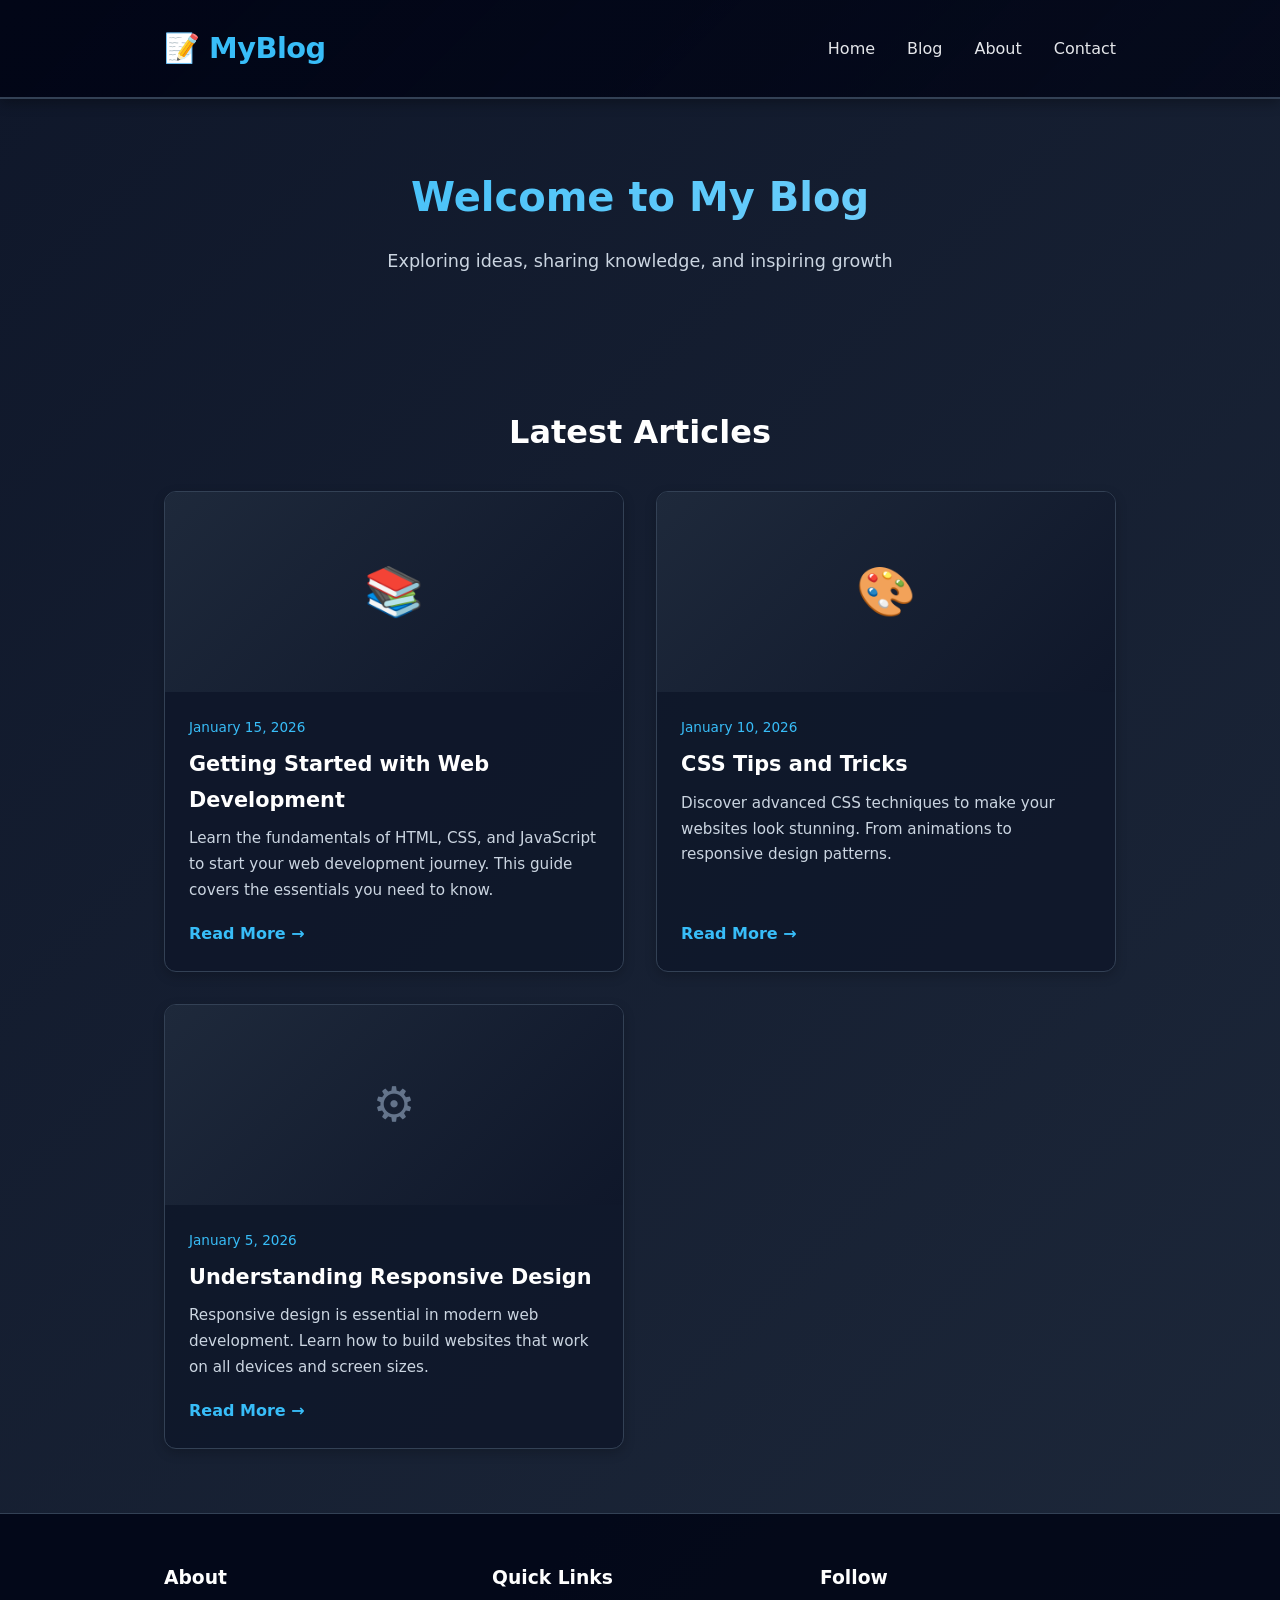
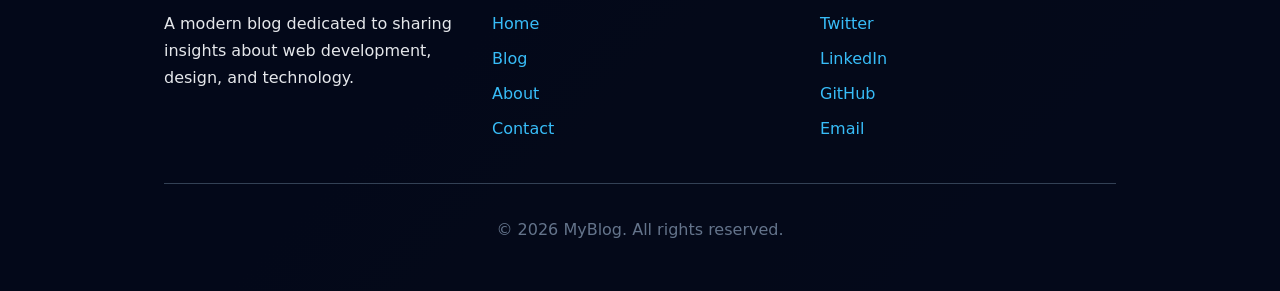
==== Blog Website/index.html @ e7cd4a8d "Adding a new Website as Blog Website" ====
<!DOCTYPE html>
<html lang="en">

<head>
    <meta charset="UTF-8">
    <meta name="author" content="Your Name">
    <meta name="description" content="A modern blog website with insightful articles">
    <meta name="viewport" content="width=device-width, initial-scale=1.0">

    <title>My Blog | Home</title>
    <link rel="stylesheet" href="css/style.css">
</head>

<body>

    <!-- HEADER -->
    <header class="header">
        <div class="container">
            <div class="header-content">
                <a href="index.html" class="logo">📝 MyBlog</a>

                <nav aria-label="primary-navigation">
                    <ul>
                        <li><a href="index.html">Home</a></li>
                        <li><a href="#blog">Blog</a></li>
                        <li><a href="pages/about.html">About</a></li>
                        <li><a href="pages/contact.html">Contact</a></li>
                    </ul>
                </nav>
            </div>
        </div>
    </header>

    <!-- HERO SECTION -->
    <section class="hero">
        <div class="container">
            <h1>Welcome to My Blog</h1>
            <p>Exploring ideas, sharing knowledge, and inspiring growth</p>
        </div>
    </section>

    <!-- MAIN CONTENT -->
    <main class="container">

        <!-- FEATURED ARTICLES -->
        <section id="blog">
            <h2 style="margin: 2rem 0; text-align: center; font-size: 2rem; color: #ffffff;">Latest Articles</h2>

            <div class="blog-grid">

                <!-- Article 1 -->
                <article class="blog-card">
                    <div class="blog-card-image">
                        📚
                    </div>
                    <div class="blog-card-content">
                        <span class="blog-date">January 15, 2026</span>
                        <h2>Getting Started with Web Development</h2>
                        <p>Learn the fundamentals of HTML, CSS, and JavaScript to start your web development journey. This guide covers the essentials you need to know.</p>
                        <a href="pages/article-1.html" class="read-more">Read More →</a>
                    </div>
                </article>

                <!-- Article 2 -->
                <article class="blog-card">
                    <div class="blog-card-image">
                        🎨
                    </div>
                    <div class="blog-card-content">
                        <span class="blog-date">January 10, 2026</span>
                        <h2>CSS Tips and Tricks</h2>
                        <p>Discover advanced CSS techniques to make your websites look stunning. From animations to responsive design patterns.</p>
                        <a href="pages/article-2.html" class="read-more">Read More →</a>
                    </div>
                </article>

                <!-- Article 3 -->
                <article class="blog-card">
                    <div class="blog-card-image">
                        ⚙️
                    </div>
                    <div class="blog-card-content">
                        <span class="blog-date">January 5, 2026</span>
                        <h2>Understanding Responsive Design</h2>
                        <p>Responsive design is essential in modern web development. Learn how to build websites that work on all devices and screen sizes.</p>
                        <a href="pages/article-3.html" class="read-more">Read More →</a>
                    </div>
                </article>

            </div>
        </section>

    </main>

    <!-- FOOTER -->
    <footer>
        <div class="container">
            <div class="footer-content">
                <div class="footer-section">
                    <h3>About</h3>
                    <p>A modern blog dedicated to sharing insights about web development, design, and technology.</p>
                </div>

                <div class="footer-section">
                    <h3>Quick Links</h3>
                    <ul>
                        <li><a href="index.html">Home</a></li>
                        <li><a href="#blog">Blog</a></li>
                        <li><a href="pages/about.html">About</a></li>
                        <li><a href="pages/contact.html">Contact</a></li>
                    </ul>
                </div>

                <div class="footer-section">
                    <h3>Follow</h3>
                    <ul>
                        <li><a href="#">Twitter</a></li>
                        <li><a href="#">LinkedIn</a></li>
                        <li><a href="#">GitHub</a></li>
                        <li><a href="#">Email</a></li>
                    </ul>
                </div>
            </div>

            <div class="footer-bottom">
                <p>&copy; 2026 MyBlog. All rights reserved.</p>
            </div>
        </div>
    </footer>

</body>

</html>
---- Blog Website/css/style.css ----
/* RESET & BASE */
* {
    margin: 0;
    padding: 0;
    box-sizing: border-box;
}

html {
    font-size: 16px;
    scroll-behavior: smooth;
}

body {
    font-family: 'Segoe UI', system-ui, -apple-system, sans-serif;
    background: linear-gradient(135deg, #0f172a, #1e293b);
    color: #e5e7eb;
    line-height: 1.7;
}

/* CONTAINER */
.container {
    max-width: 1000px;
    margin: 0 auto;
    padding: 0 1.5rem;
}

/* HEADER & NAVIGATION */
.header {
    background: linear-gradient(135deg, #020617, #020617cc);
    border-bottom: 2px solid #334155;
    padding: 1.5rem 0;
    position: sticky;
    top: 0;
    z-index: 100;
    box-shadow: 0 4px 12px rgba(0, 0, 0, 0.3);
}

.header-content {
    display: flex;
    justify-content: space-between;
    align-items: center;
    flex-wrap: wrap;
    gap: 1.5rem;
}

.logo {
    font-size: 1.8rem;
    font-weight: 700;
    color: #38bdf8;
    text-decoration: none;
    letter-spacing: -0.5px;
}

.logo:hover {
    color: #7dd3fc;
}

nav ul {
    list-style: none;
    display: flex;
    gap: 2rem;
    flex-wrap: wrap;
}

nav a {
    color: #e5e7eb;
    text-decoration: none;
    font-weight: 500;
    transition: color 0.3s ease;
    position: relative;
}

nav a::after {
    content: '';
    position: absolute;
    bottom: -5px;
    left: 0;
    width: 0;
    height: 2px;
    background: #38bdf8;
    transition: width 0.3s ease;
}

nav a:hover {
    color: #38bdf8;
}

nav a:hover::after {
    width: 100%;
}

/* HERO SECTION */
.hero {
    padding: 4rem 1.5rem;
    text-align: center;
}

.hero h1 {
    font-size: 2.5rem;
    margin-bottom: 1rem;
    background: linear-gradient(135deg, #38bdf8, #7dd3fc);
    -webkit-background-clip: text;
    -webkit-text-fill-color: transparent;
    background-clip: text;
}

.hero p {
    font-size: 1.1rem;
    color: #cbd5e1;
    margin-bottom: 2rem;
}

/* MAIN CONTENT */
main {
    padding: 2rem 0;
}

/* BLOG GRID */
.blog-grid {
    display: grid;
    grid-template-columns: repeat(auto-fill, minmax(300px, 1fr));
    gap: 2rem;
    margin: 2rem 0;
}

/* BLOG CARD */
.blog-card {
    background: rgba(15, 23, 42, 0.85);
    border: 1px solid #334155;
    border-radius: 12px;
    overflow: hidden;
    transition: all 0.3s ease;
    display: flex;
    flex-direction: column;
    box-shadow: 0 4px 12px rgba(0, 0, 0, 0.2);
}

.blog-card:hover {
    border-color: #38bdf8;
    box-shadow: 0 8px 24px rgba(56, 189, 248, 0.2);
    transform: translateY(-5px);
}

.blog-card-image {
    width: 100%;
    height: 200px;
    background: linear-gradient(135deg, #1e293b, #0f172a);
    display: flex;
    align-items: center;
    justify-content: center;
    color: #64748b;
    font-size: 3rem;
    overflow: hidden;
}

.blog-card-image img {
    width: 100%;
    height: 100%;
    object-fit: cover;
}

.blog-card-content {
    padding: 1.5rem;
    flex-grow: 1;
    display: flex;
    flex-direction: column;
}

.blog-date {
    font-size: 0.85rem;
    color: #38bdf8;
    margin-bottom: 0.5rem;
    font-weight: 500;
}

.blog-card h2 {
    font-size: 1.3rem;
    margin-bottom: 0.5rem;
    color: #ffffff;
}

.blog-card p {
    color: #cbd5e1;
    font-size: 0.95rem;
    margin-bottom: 1rem;
    flex-grow: 1;
}

.read-more {
    color: #38bdf8;
    text-decoration: none;
    font-weight: 600;
    transition: color 0.3s ease;
    align-self: flex-start;
}

.read-more:hover {
    color: #7dd3fc;
}

/* ARTICLE PAGE */
.article {
    background: rgba(15, 23, 42, 0.85);
    border: 1px solid #334155;
    border-radius: 12px;
    padding: 3rem 2rem;
    margin: 2rem 0;
    box-shadow: 0 4px 12px rgba(0, 0, 0, 0.2);
}

.article h1 {
    font-size: 2rem;
    margin-bottom: 0.5rem;
    color: #ffffff;
}

.article-meta {
    color: #64748b;
    margin-bottom: 2rem;
    font-size: 0.95rem;
}

.article-meta span {
    margin-right: 1.5rem;
}

.article-content {
    line-height: 1.9;
    color: #cbd5e1;
}

.article-content h2 {
    font-size: 1.5rem;
    margin: 2rem 0 1rem 0;
    color: #ffffff;
}

.article-content h3 {
    font-size: 1.2rem;
    margin: 1.5rem 0 0.5rem 0;
    color: #e5e7eb;
}

.article-content p {
    margin-bottom: 1rem;
}

.article-content ul,
.article-content ol {
    margin-left: 2rem;
    margin-bottom: 1rem;
}

.article-content li {
    margin-bottom: 0.5rem;
}

.article-content blockquote {
    border-left: 4px solid #38bdf8;
    padding-left: 1.5rem;
    margin: 1.5rem 0;
    color: #cbd5e1;
    font-style: italic;
}

.article-content code {
    background: rgba(51, 65, 85, 0.5);
    padding: 0.2rem 0.5rem;
    border-radius: 4px;
    color: #7dd3fc;
    font-family: 'Courier New', monospace;
}

.article-content pre {
    background: rgba(30, 41, 59, 0.8);
    padding: 1rem;
    border-radius: 8px;
    overflow-x: auto;
    margin: 1rem 0;
    border: 1px solid #334155;
}

.article-content pre code {
    background: none;
    padding: 0;
    color: #e5e7eb;
}

/* BACK BUTTON */
.back-btn {
    display: inline-block;
    margin-bottom: 1rem;
    color: #38bdf8;
    text-decoration: none;
    font-weight: 500;
    transition: color 0.3s ease;
}

.back-btn:hover {
    color: #7dd3fc;
}

/* TAGS */
.tags {
    display: flex;
    gap: 0.5rem;
    flex-wrap: wrap;
    margin-top: 1rem;
}

.tag {
    background: rgba(56, 189, 248, 0.15);
    color: #38bdf8;
    padding: 0.3rem 0.8rem;
    border-radius: 20px;
    font-size: 0.85rem;
    border: 1px solid #38bdf8;
    cursor: pointer;
    transition: all 0.3s ease;
}

.tag:hover {
    background: rgba(56, 189, 248, 0.3);
}

/* FOOTER */
footer {
    background: rgba(2, 6, 23, 0.9);
    border-top: 1px solid #334155;
    padding: 3rem 1.5rem;
    margin-top: 4rem;
}

.footer-content {
    display: grid;
    grid-template-columns: repeat(auto-fit, minmax(250px, 1fr));
    gap: 2rem;
    margin-bottom: 2rem;
}

.footer-section h3 {
    color: #ffffff;
    margin-bottom: 1rem;
}

.footer-section ul {
    list-style: none;
}

.footer-section a {
    color: #38bdf8;
    text-decoration: none;
    transition: color 0.3s ease;
}

.footer-section a:hover {
    color: #7dd3fc;
}

.footer-section li {
    margin-bottom: 0.5rem;
}

.footer-bottom {
    text-align: center;
    border-top: 1px solid #334155;
    padding-top: 2rem;
    color: #64748b;
}

/* SIDEBAR */
.sidebar {
    background: rgba(15, 23, 42, 0.85);
    border: 1px solid #334155;
    border-radius: 12px;
    padding: 1.5rem;
    margin-top: 2rem;
}

.sidebar h3 {
    color: #ffffff;
    margin-bottom: 1rem;
    font-size: 1.1rem;
}

.sidebar ul {
    list-style: none;
}

.sidebar li {
    margin-bottom: 0.5rem;
}

.sidebar a {
    color: #38bdf8;
    text-decoration: none;
    transition: color 0.3s ease;
}

.sidebar a:hover {
    color: #7dd3fc;
}

/* RESPONSIVE */
@media (max-width: 768px) {
    html {
        font-size: 15px;
    }

    .header-content {
        gap: 1rem;
    }

    .logo {
        font-size: 1.4rem;
    }

    nav ul {
        gap: 1rem;
        font-size: 0.9rem;
    }

    .hero h1 {
        font-size: 1.8rem;
    }

    .hero p {
        font-size: 1rem;
    }

    .blog-grid {
        grid-template-columns: 1fr;
    }

    .article {
        padding: 1.5rem 1rem;
    }

    .article h1 {
        font-size: 1.6rem;
    }

    .footer-content {
        grid-template-columns: 1fr;
    }
}

@media (max-width: 480px) {
    nav ul {
        flex-direction: column;
        gap: 0.5rem;
    }

    .hero h1 {
        font-size: 1.4rem;
    }

    .blog-grid {
        gap: 1rem;
    }

    .article {
        padding: 1rem;
    }
}
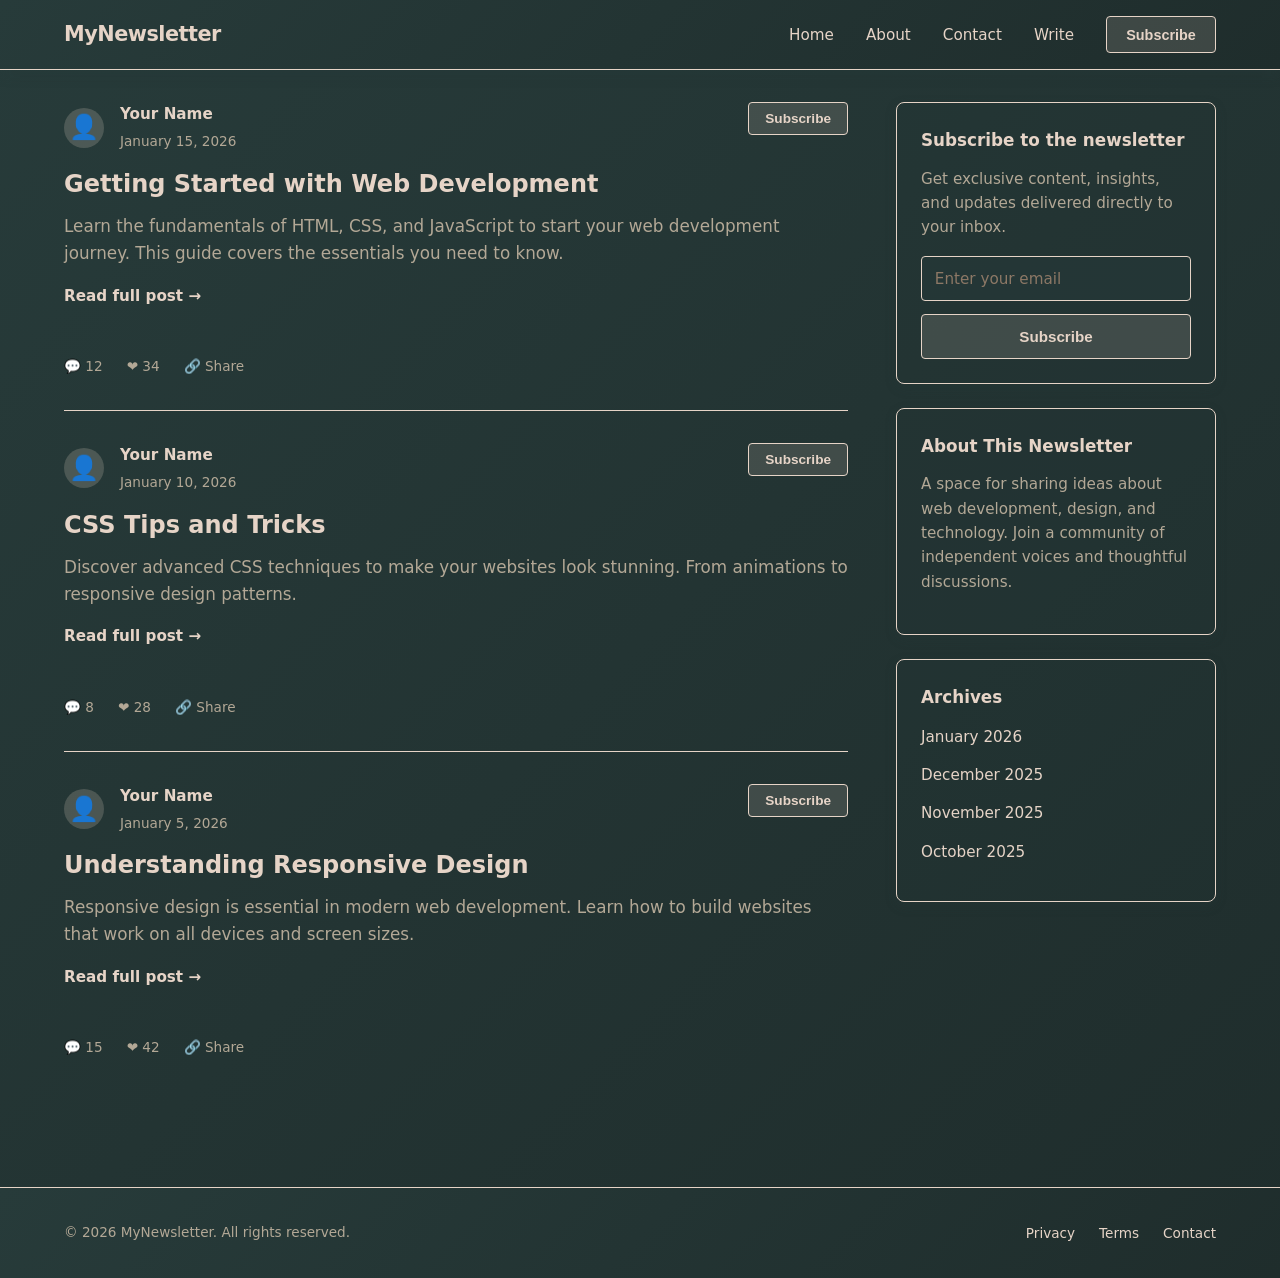
==== commit 95c2b33c: "blogpost website updates" ====
--- a/Blog Website/index.html
+++ b/Blog Website/index.html
@@ -3,11 +3,11 @@
 
 <head>
     <meta charset="UTF-8">
-    <meta name="author" content="Your Name">
-    <meta name="description" content="A modern blog website with insightful articles">
+    <meta name="author" content="Ashfaq Shahriar">
+    <meta name="description" content="A newsletter platform for independent voices">
     <meta name="viewport" content="width=device-width, initial-scale=1.0">
 
-    <title>My Blog | Home</title>
+    <title>My Newsletter | Home</title>
     <link rel="stylesheet" href="css/style.css">
 </head>
 
@@ -15,118 +15,148 @@
 
     <!-- HEADER -->
     <header class="header">
-        <div class="container">
-            <div class="header-content">
-                <a href="index.html" class="logo">📝 MyBlog</a>
-
+        <div class="header-container">
+            <div class="header-left">
+                <a href="index.html" class="logo">MyNewsletter</a>
+            </div>
+            <div class="header-right">
                 <nav aria-label="primary-navigation">
                     <ul>
                         <li><a href="index.html">Home</a></li>
-                        <li><a href="#blog">Blog</a></li>
                         <li><a href="pages/about.html">About</a></li>
                         <li><a href="pages/contact.html">Contact</a></li>
+                        <li><a href="pages/create-post.html">Write</a></li>
                     </ul>
                 </nav>
+                <button class="subscribe-btn-header">Subscribe</button>
             </div>
         </div>
     </header>
 
-    <!-- HERO SECTION -->
-    <section class="hero">
-        <div class="container">
-            <h1>Welcome to My Blog</h1>
-            <p>Exploring ideas, sharing knowledge, and inspiring growth</p>
-        </div>
-    </section>
-
     <!-- MAIN CONTENT -->
-    <main class="container">
-
-        <!-- FEATURED ARTICLES -->
-        <section id="blog">
-            <h2 style="margin: 2rem 0; text-align: center; font-size: 2rem; color: #ffffff;">Latest Articles</h2>
-
-            <div class="blog-grid">
+    <main class="main-wrapper">
+        <div class="main-container">
+            <!-- LEFT SECTION - FEED -->
+            <section class="feed-section">
 
                 <!-- Article 1 -->
-                <article class="blog-card">
-                    <div class="blog-card-image">
-                        📚
+                <article class="post-card">
+                    <div class="post-header">
+                        <div class="author-info">
+                            <div class="author-avatar">👤</div>
+                            <div>
+                                <h3 class="author-name">Your Name</h3>
+                                <time datetime="2026-01-15">January 15, 2026</time>
+                            </div>
+                        </div>
+                        <button class="subscribe-btn-post">Subscribe</button>
                     </div>
-                    <div class="blog-card-content">
-                        <span class="blog-date">January 15, 2026</span>
-                        <h2>Getting Started with Web Development</h2>
-                        <p>Learn the fundamentals of HTML, CSS, and JavaScript to start your web development journey. This guide covers the essentials you need to know.</p>
-                        <a href="pages/article-1.html" class="read-more">Read More →</a>
+                    <h2 class="post-title">Getting Started with Web Development</h2>
+                    <p class="post-excerpt">Learn the fundamentals of HTML, CSS, and JavaScript to start your web development journey. This guide covers the essentials you need to know.</p>
+                    <a href="pages/article-1.html" class="read-post-link">Read full post →</a>
+                    <div class="post-footer">
+                        <span class="engagement">💬 12</span>
+                        <span class="engagement">❤️ 34</span>
+                        <span class="engagement">🔗 Share</span>
                     </div>
                 </article>
 
                 <!-- Article 2 -->
-                <article class="blog-card">
-                    <div class="blog-card-image">
-                        🎨
+                <article class="post-card">
+                    <div class="post-header">
+                        <div class="author-info">
+                            <div class="author-avatar">👤</div>
+                            <div>
+                                <h3 class="author-name">Your Name</h3>
+                                <time datetime="2026-01-10">January 10, 2026</time>
+                            </div>
+                        </div>
+                        <button class="subscribe-btn-post">Subscribe</button>
                     </div>
-                    <div class="blog-card-content">
-                        <span class="blog-date">January 10, 2026</span>
-                        <h2>CSS Tips and Tricks</h2>
-                        <p>Discover advanced CSS techniques to make your websites look stunning. From animations to responsive design patterns.</p>
-                        <a href="pages/article-2.html" class="read-more">Read More →</a>
+                    <h2 class="post-title">CSS Tips and Tricks</h2>
+                    <p class="post-excerpt">Discover advanced CSS techniques to make your websites look stunning. From animations to responsive design patterns.</p>
+                    <a href="pages/article-2.html" class="read-post-link">Read full post →</a>
+                    <div class="post-footer">
+                        <span class="engagement">💬 8</span>
+                        <span class="engagement">❤️ 28</span>
+                        <span class="engagement">🔗 Share</span>
                     </div>
                 </article>
 
                 <!-- Article 3 -->
-                <article class="blog-card">
-                    <div class="blog-card-image">
-                        ⚙️
+                <article class="post-card">
+                    <div class="post-header">
+                        <div class="author-info">
+                            <div class="author-avatar">👤</div>
+                            <div>
+                                <h3 class="author-name">Your Name</h3>
+                                <time datetime="2026-01-05">January 5, 2026</time>
+                            </div>
+                        </div>
+                        <button class="subscribe-btn-post">Subscribe</button>
                     </div>
-                    <div class="blog-card-content">
-                        <span class="blog-date">January 5, 2026</span>
-                        <h2>Understanding Responsive Design</h2>
-                        <p>Responsive design is essential in modern web development. Learn how to build websites that work on all devices and screen sizes.</p>
-                        <a href="pages/article-3.html" class="read-more">Read More →</a>
+                    <h2 class="post-title">Understanding Responsive Design</h2>
+                    <p class="post-excerpt">Responsive design is essential in modern web development. Learn how to build websites that work on all devices and screen sizes.</p>
+                    <a href="pages/article-3.html" class="read-post-link">Read full post →</a>
+                    <div class="post-footer">
+                        <span class="engagement">💬 15</span>
+                        <span class="engagement">❤️ 42</span>
+                        <span class="engagement">🔗 Share</span>
                     </div>
                 </article>
 
-            </div>
-        </section>
+            </section>
 
+            <!-- RIGHT SECTION - SIDEBAR -->
+            <aside class="sidebar-section">
+                <!-- Newsletter Signup -->
+                <div class="sidebar-card newsletter-card">
+                    <h3>Subscribe to the newsletter</h3>
+                    <p>Get exclusive content, insights, and updates delivered directly to your inbox.</p>
+                    <form class="newsletter-form">
+                        <input type="email" placeholder="Enter your email" required>
+                        <button type="submit" class="subscribe-btn">Subscribe</button>
+                    </form>
+                </div>
+
+                <!-- About Section -->
+                <div class="sidebar-card about-card">
+                    <h3>About This Newsletter</h3>
+                    <p>A space for sharing ideas about web development, design, and technology. Join a community of independent voices and thoughtful discussions.</p>
+                </div>
+
+                <!-- Archives -->
+                <div class="sidebar-card archives-card">
+                    <h3>Archives</h3>
+                    <ul class="archive-list">
+                        <li><a href="#">January 2026</a></li>
+                        <li><a href="#">December 2025</a></li>
+                        <li><a href="#">November 2025</a></li>
+                        <li><a href="#">October 2025</a></li>
+                    </ul>
+                </div>
+            </aside>
+        </div>
     </main>
 
     <!-- FOOTER -->
-    <footer>
-        <div class="container">
+    <footer class="footer">
+        <div class="footer-container">
             <div class="footer-content">
                 <div class="footer-section">
-                    <h3>About</h3>
-                    <p>A modern blog dedicated to sharing insights about web development, design, and technology.</p>
+                    <p>&copy; 2026 MyNewsletter. All rights reserved.</p>
                 </div>
-
                 <div class="footer-section">
-                    <h3>Quick Links</h3>
                     <ul>
-                        <li><a href="index.html">Home</a></li>
-                        <li><a href="#blog">Blog</a></li>
-                        <li><a href="pages/about.html">About</a></li>
-                        <li><a href="pages/contact.html">Contact</a></li>
-                    </ul>
-                </div>
-
-                <div class="footer-section">
-                    <h3>Follow</h3>
-                    <ul>
-                        <li><a href="#">Twitter</a></li>
-                        <li><a href="#">LinkedIn</a></li>
-                        <li><a href="#">GitHub</a></li>
-                        <li><a href="#">Email</a></li>
+                        <li><a href="#">Privacy</a></li>
+                        <li><a href="#">Terms</a></li>
+                        <li><a href="#">Contact</a></li>
                     </ul>
                 </div>
             </div>
-
-            <div class="footer-bottom">
-                <p>&copy; 2026 MyBlog. All rights reserved.</p>
-            </div>
         </div>
     </footer>
+<script src="js/renderPosts.js"></script>
 
 </body>
 
--- a/Blog Website/css/style.css
+++ b/Blog Website/css/style.css
@@ -12,61 +12,124 @@
 
 body {
     font-family: 'Segoe UI', system-ui, -apple-system, sans-serif;
-    background: linear-gradient(135deg, #0f172a, #1e293b);
-    color: #e5e7eb;
-    line-height: 1.7;
-}
-
-/* CONTAINER */
-.container {
-    max-width: 1000px;
-    margin: 0 auto;
-    padding: 0 1.5rem;
+    background: linear-gradient(135deg, #273b3a, #1f2d2c);
+    color: #e6d4c7;
+    line-height: 1.6;
+    animation: fadeInBody 0.8s ease-in-out;
+}
+
+/* ANIMATIONS */
+@keyframes fadeInBody {
+    from {
+        opacity: 0;
+    }
+    to {
+        opacity: 1;
+    }
+}
+
+@keyframes slideInUp {
+    from {
+        opacity: 0;
+        transform: translateY(30px);
+    }
+    to {
+        opacity: 1;
+        transform: translateY(0);
+    }
+}
+
+@keyframes slideInDown {
+    from {
+        opacity: 0;
+        transform: translateY(-30px);
+    }
+    to {
+        opacity: 1;
+        transform: translateY(0);
+    }
+}
+
+@keyframes glow {
+    0% {
+        box-shadow: 0 0 10px rgba(230, 212, 199, 0.3);
+    }
+    50% {
+        box-shadow: 0 0 20px rgba(230, 212, 199, 0.5);
+    }
+    100% {
+        box-shadow: 0 0 10px rgba(230, 212, 199, 0.3);
+    }
+}
+
+@keyframes pulse {
+    0%, 100% {
+        opacity: 1;
+    }
+    50% {
+        opacity: 0.8;
+    }
+}
+
+a {
+    color: #e6d4c7;
+    text-decoration: none;
 }
 
 /* HEADER & NAVIGATION */
 .header {
-    background: linear-gradient(135deg, #020617, #020617cc);
-    border-bottom: 2px solid #334155;
-    padding: 1.5rem 0;
+    border-bottom: 1px solid #e6d4c7;
+    padding: 1rem 0;
     position: sticky;
     top: 0;
     z-index: 100;
-    box-shadow: 0 4px 12px rgba(0, 0, 0, 0.3);
-}
-
-.header-content {
+    background: linear-gradient(135deg, #273b3a, #1f2d2c);
+    animation: slideInDown 0.6s ease-out;
+    box-shadow: 0 4px 12px rgba(39, 59, 58, 0.3);
+}
+
+.header-container {
+    max-width: 1200px;
+    margin: 0 auto;
+    padding: 0 1.5rem;
     display: flex;
     justify-content: space-between;
     align-items: center;
-    flex-wrap: wrap;
-    gap: 1.5rem;
 }
 
 .logo {
-    font-size: 1.8rem;
+    font-size: 1.3rem;
     font-weight: 700;
-    color: #38bdf8;
+    color: #e6d4c7;
     text-decoration: none;
     letter-spacing: -0.5px;
+    transition: all 0.3s ease;
 }
 
 .logo:hover {
-    color: #7dd3fc;
+    color: #ffffff;
+    text-shadow: 0 0 15px rgba(230, 212, 199, 0.6);
+    transform: scale(1.05);
+}
+
+.header-right {
+    display: flex;
+    align-items: center;
+    gap: 2rem;
 }
 
 nav ul {
     list-style: none;
     display: flex;
     gap: 2rem;
-    flex-wrap: wrap;
 }
 
 nav a {
-    color: #e5e7eb;
+    color: #e6d4c7;
     text-decoration: none;
     font-weight: 500;
-    transition: color 0.3s ease;
+    font-size: 0.95rem;
+    transition: all 0.3s ease;
     position: relative;
 }
 
@@ -77,389 +140,472 @@
     left: 0;
     width: 0;
     height: 2px;
-    background: #38bdf8;
+    background: #e6d4c7;
     transition: width 0.3s ease;
 }
 
 nav a:hover {
-    color: #38bdf8;
+    color: #ffffff;
+    text-shadow: 0 0 10px rgba(230, 212, 199, 0.5);
 }
 
 nav a:hover::after {
     width: 100%;
 }
 
-/* HERO SECTION */
-.hero {
-    padding: 4rem 1.5rem;
-    text-align: center;
-}
-
-.hero h1 {
-    font-size: 2.5rem;
+.subscribe-btn-header {
+    background: rgba(230, 212, 199, 0.15);
+    color: #e6d4c7;
+    border: 1px solid #e6d4c7;
+    padding: 0.6rem 1.2rem;
+    border-radius: 4px;
+    font-weight: 600;
+    font-size: 0.9rem;
+    cursor: pointer;
+    transition: all 0.3s ease;
+}
+
+.subscribe-btn-header:hover {
+    background: rgba(230, 212, 199, 0.25);
+    color: #ffffff;
+    text-shadow: 0 0 10px rgba(230, 212, 199, 0.5);
+    transform: translateY(-2px);
+    box-shadow: 0 10px 25px rgba(230, 212, 199, 0.2);
+}
+
+/* MAIN WRAPPER */
+.main-wrapper {
+    max-width: 1200px;
+    margin: 0 auto;
+    padding: 2rem 1.5rem;
+}
+
+.main-container {
+    display: grid;
+    grid-template-columns: 1fr 320px;
+    gap: 3rem;
+}
+
+/* FEED SECTION */
+.feed-section {
+    display: flex;
+    flex-direction: column;
+    gap: 2rem;
+}
+
+/* POST CARD */
+.post-card {
+    border-bottom: 1px solid #e6d4c7;
+    padding-bottom: 2rem;
+    transition: all 0.3s cubic-bezier(0.25, 0.46, 0.45, 0.94);
+    animation: slideInUp 0.6s ease-out;
+}
+
+.post-card:last-child {
+    border-bottom: none;
+}
+
+.post-card:hover {
+    transform: translateY(-5px);
+    padding-left: 1rem;
+}
+
+.post-header {
+    display: flex;
+    justify-content: space-between;
+    align-items: flex-start;
     margin-bottom: 1rem;
-    background: linear-gradient(135deg, #38bdf8, #7dd3fc);
-    -webkit-background-clip: text;
-    -webkit-text-fill-color: transparent;
-    background-clip: text;
-}
-
-.hero p {
-    font-size: 1.1rem;
-    color: #cbd5e1;
-    margin-bottom: 2rem;
-}
-
-/* MAIN CONTENT */
-main {
-    padding: 2rem 0;
-}
-
-/* BLOG GRID */
-.blog-grid {
-    display: grid;
-    grid-template-columns: repeat(auto-fill, minmax(300px, 1fr));
-    gap: 2rem;
-    margin: 2rem 0;
-}
-
-/* BLOG CARD */
-.blog-card {
-    background: rgba(15, 23, 42, 0.85);
-    border: 1px solid #334155;
-    border-radius: 12px;
-    overflow: hidden;
-    transition: all 0.3s ease;
-    display: flex;
-    flex-direction: column;
-    box-shadow: 0 4px 12px rgba(0, 0, 0, 0.2);
-}
-
-.blog-card:hover {
-    border-color: #38bdf8;
-    box-shadow: 0 8px 24px rgba(56, 189, 248, 0.2);
-    transform: translateY(-5px);
-}
-
-.blog-card-image {
-    width: 100%;
-    height: 200px;
-    background: linear-gradient(135deg, #1e293b, #0f172a);
+}
+
+.author-info {
+    display: flex;
+    gap: 1rem;
+    align-items: center;
+}
+
+.author-avatar {
+    width: 40px;
+    height: 40px;
+    border-radius: 50%;
+    background: rgba(230, 212, 199, 0.2);
     display: flex;
     align-items: center;
     justify-content: center;
-    color: #64748b;
-    font-size: 3rem;
-    overflow: hidden;
-}
-
-.blog-card-image img {
+    font-size: 1.5rem;
+    transition: all 0.3s ease;
+}
+
+.post-card:hover .author-avatar {
+    background: rgba(230, 212, 199, 0.35);
+    box-shadow: 0 0 15px rgba(230, 212, 199, 0.3);
+}
+
+.author-name {
+    font-size: 0.95rem;
+    font-weight: 600;
+    color: #e6d4c7;
+    margin: 0;
+}
+
+.post-header time {
+    font-size: 0.85rem;
+    color: #b3a896;
+    display: block;
+    margin-top: 0.3rem;
+}
+
+.subscribe-btn-post {
+    background: rgba(230, 212, 199, 0.15);
+    border: 1px solid #e6d4c7;
+    padding: 0.5rem 1rem;
+    border-radius: 4px;
+    font-weight: 600;
+    font-size: 0.85rem;
+    cursor: pointer;
+    transition: all 0.3s ease;
+    color: #e6d4c7;
+}
+
+.subscribe-btn-post:hover {
+    background: rgba(230, 212, 199, 0.25);
+    border-color: #ffffff;
+    color: #ffffff;
+    text-shadow: 0 0 10px rgba(230, 212, 199, 0.5);
+    transform: translateY(-2px);
+    box-shadow: 0 8px 20px rgba(230, 212, 199, 0.2);
+}
+
+.post-title {
+    font-size: 1.5rem;
+    font-weight: 700;
+    line-height: 1.3;
+    margin-bottom: 0.8rem;
+    color: #e6d4c7;
+    transition: all 0.3s ease;
+}
+
+.post-card:hover .post-title {
+    color: #ffffff;
+}
+
+.post-excerpt {
+    font-size: 1.05rem;
+    color: #b3a896;
+    line-height: 1.6;
+    margin-bottom: 1rem;
+}
+
+.read-post-link {
+    color: #e6d4c7;
+    font-weight: 600;
+    font-size: 0.95rem;
+    text-decoration: none;
+    display: inline-block;
+    transition: all 0.3s ease;
+    margin-bottom: 1rem;
+    position: relative;
+}
+
+.read-post-link::after {
+    content: '';
+    position: absolute;
+    bottom: -3px;
+    left: 0;
+    width: 0;
+    height: 2px;
+    background: #e6d4c7;
+    transition: width 0.3s ease;
+}
+
+.read-post-link:hover {
+    color: #ffffff;
+    text-shadow: 0 0 8px rgba(230, 212, 199, 0.4);
+}
+
+.read-post-link:hover::after {
     width: 100%;
-    height: 100%;
-    object-fit: cover;
-}
-
-.blog-card-content {
+}
+
+.post-footer {
+    display: flex;
+    gap: 1.5rem;
+    margin-top: 1rem;
+    padding-top: 1rem;
+}
+
+.engagement {
+    font-size: 0.85rem;
+    color: #b3a896;
+    cursor: pointer;
+    transition: all 0.3s ease;
+}
+
+.engagement:hover {
+    color: #e6d4c7;
+    transform: translateY(-2px);
+}
+
+/* SIDEBAR */
+.sidebar-section {
+    position: sticky;
+    top: 80px;
+    height: fit-content;
+}
+
+.sidebar-card {
+    background: rgba(39, 59, 58, 0.2);
+    border: 1px solid #e6d4c7;
+    border-radius: 8px;
     padding: 1.5rem;
-    flex-grow: 1;
+    margin-bottom: 1.5rem;
+    transition: all 0.3s ease;
+    animation: slideInUp 0.6s ease-out;
+    box-shadow: 0 4px 12px rgba(39, 59, 58, 0.2);
+}
+
+.sidebar-card:hover {
+    box-shadow: 0 10px 30px rgba(230, 212, 199, 0.2);
+    border-color: #ffffff;
+    transform: translateY(-5px);
+}
+
+.sidebar-card h3 {
+    font-size: 1.05rem;
+    font-weight: 700;
+    margin-bottom: 0.8rem;
+    color: #e6d4c7;
+}
+
+.sidebar-card p {
+    font-size: 0.95rem;
+    color: #b3a896;
+    line-height: 1.6;
+    margin-bottom: 1rem;
+}
+
+/* NEWSLETTER FORM */
+.newsletter-form {
     display: flex;
     flex-direction: column;
-}
-
-.blog-date {
-    font-size: 0.85rem;
-    color: #38bdf8;
-    margin-bottom: 0.5rem;
-    font-weight: 500;
-}
-
-.blog-card h2 {
-    font-size: 1.3rem;
-    margin-bottom: 0.5rem;
-    color: #ffffff;
-}
-
-.blog-card p {
-    color: #cbd5e1;
+    gap: 0.8rem;
+}
+
+.newsletter-form input {
+    padding: 0.8rem;
+    border: 1px solid #e6d4c7;
+    border-radius: 4px;
     font-size: 0.95rem;
-    margin-bottom: 1rem;
-    flex-grow: 1;
-}
-
-.read-more {
-    color: #38bdf8;
+    font-family: inherit;
+    background: rgba(39, 59, 58, 0.5);
+    color: #e6d4c7;
+    transition: all 0.3s ease;
+}
+
+.newsletter-form input::placeholder {
+    color: #8d7866;
+}
+
+.newsletter-form input:focus {
+    outline: none;
+    border-color: #ffffff;
+    background: rgba(39, 59, 58, 0.7);
+    box-shadow: 0 0 15px rgba(230, 212, 199, 0.3);
+}
+
+.subscribe-btn {
+    background: rgba(230, 212, 199, 0.15);
+    color: #e6d4c7;
+    border: 1px solid #e6d4c7;
+    padding: 0.8rem;
+    border-radius: 4px;
+    font-weight: 600;
+    font-size: 0.95rem;
+    cursor: pointer;
+    transition: all 0.3s ease;
+}
+
+.subscribe-btn:hover {
+    background: rgba(230, 212, 199, 0.25);
+    color: #ffffff;
+    text-shadow: 0 0 10px rgba(230, 212, 199, 0.5);
+    transform: translateY(-2px);
+    box-shadow: 0 8px 20px rgba(230, 212, 199, 0.2);
+}
+
+/* ARCHIVE LIST */
+.archive-list {
+    list-style: none;
+}
+
+.archive-list li {
+    margin-bottom: 0.8rem;
+}
+
+.archive-list a {
+    color: #e6d4c7;
     text-decoration: none;
-    font-weight: 600;
-    transition: color 0.3s ease;
-    align-self: flex-start;
-}
-
-.read-more:hover {
-    color: #7dd3fc;
-}
-
-/* ARTICLE PAGE */
-.article {
-    background: rgba(15, 23, 42, 0.85);
-    border: 1px solid #334155;
-    border-radius: 12px;
-    padding: 3rem 2rem;
-    margin: 2rem 0;
-    box-shadow: 0 4px 12px rgba(0, 0, 0, 0.2);
-}
-
-.article h1 {
-    font-size: 2rem;
-    margin-bottom: 0.5rem;
-    color: #ffffff;
-}
-
-.article-meta {
-    color: #64748b;
-    margin-bottom: 2rem;
     font-size: 0.95rem;
-}
-
-.article-meta span {
-    margin-right: 1.5rem;
-}
-
-.article-content {
-    line-height: 1.9;
-    color: #cbd5e1;
-}
-
-.article-content h2 {
-    font-size: 1.5rem;
-    margin: 2rem 0 1rem 0;
-    color: #ffffff;
-}
-
-.article-content h3 {
-    font-size: 1.2rem;
-    margin: 1.5rem 0 0.5rem 0;
-    color: #e5e7eb;
-}
-
-.article-content p {
-    margin-bottom: 1rem;
-}
-
-.article-content ul,
-.article-content ol {
-    margin-left: 2rem;
-    margin-bottom: 1rem;
-}
-
-.article-content li {
-    margin-bottom: 0.5rem;
-}
-
-.article-content blockquote {
-    border-left: 4px solid #38bdf8;
-    padding-left: 1.5rem;
-    margin: 1.5rem 0;
-    color: #cbd5e1;
-    font-style: italic;
-}
-
-.article-content code {
-    background: rgba(51, 65, 85, 0.5);
-    padding: 0.2rem 0.5rem;
-    border-radius: 4px;
-    color: #7dd3fc;
-    font-family: 'Courier New', monospace;
-}
-
-.article-content pre {
-    background: rgba(30, 41, 59, 0.8);
-    padding: 1rem;
-    border-radius: 8px;
-    overflow-x: auto;
-    margin: 1rem 0;
-    border: 1px solid #334155;
-}
-
-.article-content pre code {
-    background: none;
-    padding: 0;
-    color: #e5e7eb;
-}
-
-/* BACK BUTTON */
-.back-btn {
+    transition: all 0.3s ease;
+    position: relative;
     display: inline-block;
-    margin-bottom: 1rem;
-    color: #38bdf8;
-    text-decoration: none;
-    font-weight: 500;
-    transition: color 0.3s ease;
-}
-
-.back-btn:hover {
-    color: #7dd3fc;
-}
-
-/* TAGS */
-.tags {
-    display: flex;
-    gap: 0.5rem;
-    flex-wrap: wrap;
-    margin-top: 1rem;
-}
-
-.tag {
-    background: rgba(56, 189, 248, 0.15);
-    color: #38bdf8;
-    padding: 0.3rem 0.8rem;
-    border-radius: 20px;
-    font-size: 0.85rem;
-    border: 1px solid #38bdf8;
-    cursor: pointer;
-    transition: all 0.3s ease;
-}
-
-.tag:hover {
-    background: rgba(56, 189, 248, 0.3);
+}
+
+.archive-list a::after {
+    content: '';
+    position: absolute;
+    bottom: -3px;
+    left: 0;
+    width: 0;
+    height: 2px;
+    background: #e6d4c7;
+    transition: width 0.3s ease;
+}
+
+.archive-list a:hover {
+    color: #ffffff;
+    text-shadow: 0 0 8px rgba(230, 212, 199, 0.4);
+}
+
+.archive-list a:hover::after {
+    width: 100%;
 }
 
 /* FOOTER */
-footer {
-    background: rgba(2, 6, 23, 0.9);
-    border-top: 1px solid #334155;
-    padding: 3rem 1.5rem;
+.footer {
+    border-top: 1px solid #e6d4c7;
+    padding: 2rem 0;
     margin-top: 4rem;
+    background: linear-gradient(135deg, #273b3a, #1f2d2c);
+    animation: slideInUp 0.6s ease-out;
+}
+
+.footer-container {
+    max-width: 1200px;
+    margin: 0 auto;
+    padding: 0 1.5rem;
 }
 
 .footer-content {
-    display: grid;
-    grid-template-columns: repeat(auto-fit, minmax(250px, 1fr));
+    display: flex;
+    justify-content: space-between;
+    align-items: center;
+}
+
+.footer-section {
+    display: flex;
     gap: 2rem;
-    margin-bottom: 2rem;
-}
-
-.footer-section h3 {
-    color: #ffffff;
-    margin-bottom: 1rem;
+    align-items: center;
 }
 
 .footer-section ul {
     list-style: none;
+    display: flex;
+    gap: 1.5rem;
 }
 
 .footer-section a {
-    color: #38bdf8;
-    text-decoration: none;
-    transition: color 0.3s ease;
+    color: #e6d4c7;
+    font-size: 0.85rem;
+    transition: all 0.3s ease;
+    position: relative;
+}
+
+.footer-section a::after {
+    content: '';
+    position: absolute;
+    bottom: -3px;
+    left: 0;
+    width: 0;
+    height: 2px;
+    background: #e6d4c7;
+    transition: width 0.3s ease;
 }
 
 .footer-section a:hover {
-    color: #7dd3fc;
-}
-
-.footer-section li {
-    margin-bottom: 0.5rem;
-}
-
-.footer-bottom {
-    text-align: center;
-    border-top: 1px solid #334155;
-    padding-top: 2rem;
-    color: #64748b;
-}
-
-/* SIDEBAR */
-.sidebar {
-    background: rgba(15, 23, 42, 0.85);
-    border: 1px solid #334155;
-    border-radius: 12px;
-    padding: 1.5rem;
-    margin-top: 2rem;
-}
-
-.sidebar h3 {
-    color: #ffffff;
-    margin-bottom: 1rem;
-    font-size: 1.1rem;
-}
-
-.sidebar ul {
-    list-style: none;
-}
-
-.sidebar li {
-    margin-bottom: 0.5rem;
-}
-
-.sidebar a {
-    color: #38bdf8;
-    text-decoration: none;
-    transition: color 0.3s ease;
-}
-
-.sidebar a:hover {
-    color: #7dd3fc;
-}
-
-/* RESPONSIVE */
+    color: #ffffff;
+    text-shadow: 0 0 8px rgba(230, 212, 199, 0.4);
+}
+
+.footer-section a:hover::after {
+    width: 100%;
+}
+
+.footer-section p {
+    color: #b3a896;
+    font-size: 0.85rem;
+}
+
+/* RESPONSIVE DESIGN */
 @media (max-width: 768px) {
-    html {
-        font-size: 15px;
-    }
-
-    .header-content {
+    .main-container {
+        grid-template-columns: 1fr;
+        gap: 2rem;
+    }
+
+    .sidebar-section {
+        position: static;
+    }
+
+    .header-right {
         gap: 1rem;
-    }
-
-    .logo {
-        font-size: 1.4rem;
+        font-size: 0.85rem;
     }
 
     nav ul {
         gap: 1rem;
-        font-size: 0.9rem;
-    }
-
-    .hero h1 {
-        font-size: 1.8rem;
-    }
-
-    .hero p {
-        font-size: 1rem;
-    }
-
-    .blog-grid {
-        grid-template-columns: 1fr;
-    }
-
-    .article {
-        padding: 1.5rem 1rem;
-    }
-
-    .article h1 {
-        font-size: 1.6rem;
+    }
+
+    .post-title {
+        font-size: 1.3rem;
+    }
+
+    .post-excerpt {
+        font-size: 0.95rem;
     }
 
     .footer-content {
-        grid-template-columns: 1fr;
+        flex-direction: column;
+        gap: 1.5rem;
+        text-align: center;
+    }
+
+    .footer-section {
+        flex-direction: column;
+        gap: 0.8rem;
+    }
+
+    .footer-section ul {
+        flex-direction: column;
+        gap: 0.5rem;
     }
 }
 
 @media (max-width: 480px) {
+    .header-container {
+        flex-direction: column;
+        gap: 1rem;
+    }
+
+    .header-right {
+        width: 100%;
+        justify-content: space-between;
+    }
+
     nav ul {
         flex-direction: column;
-        gap: 0.5rem;
-    }
-
-    .hero h1 {
-        font-size: 1.4rem;
-    }
-
-    .blog-grid {
+        gap: 0.8rem;
+    }
+
+    .post-header {
+        flex-direction: column;
         gap: 1rem;
     }
 
-    .article {
-        padding: 1rem;
-    }
-}
+    .subscribe-btn-post {
+        width: 100%;
+    }
+
+    .post-title {
+        font-size: 1.2rem;
+    }
+}
